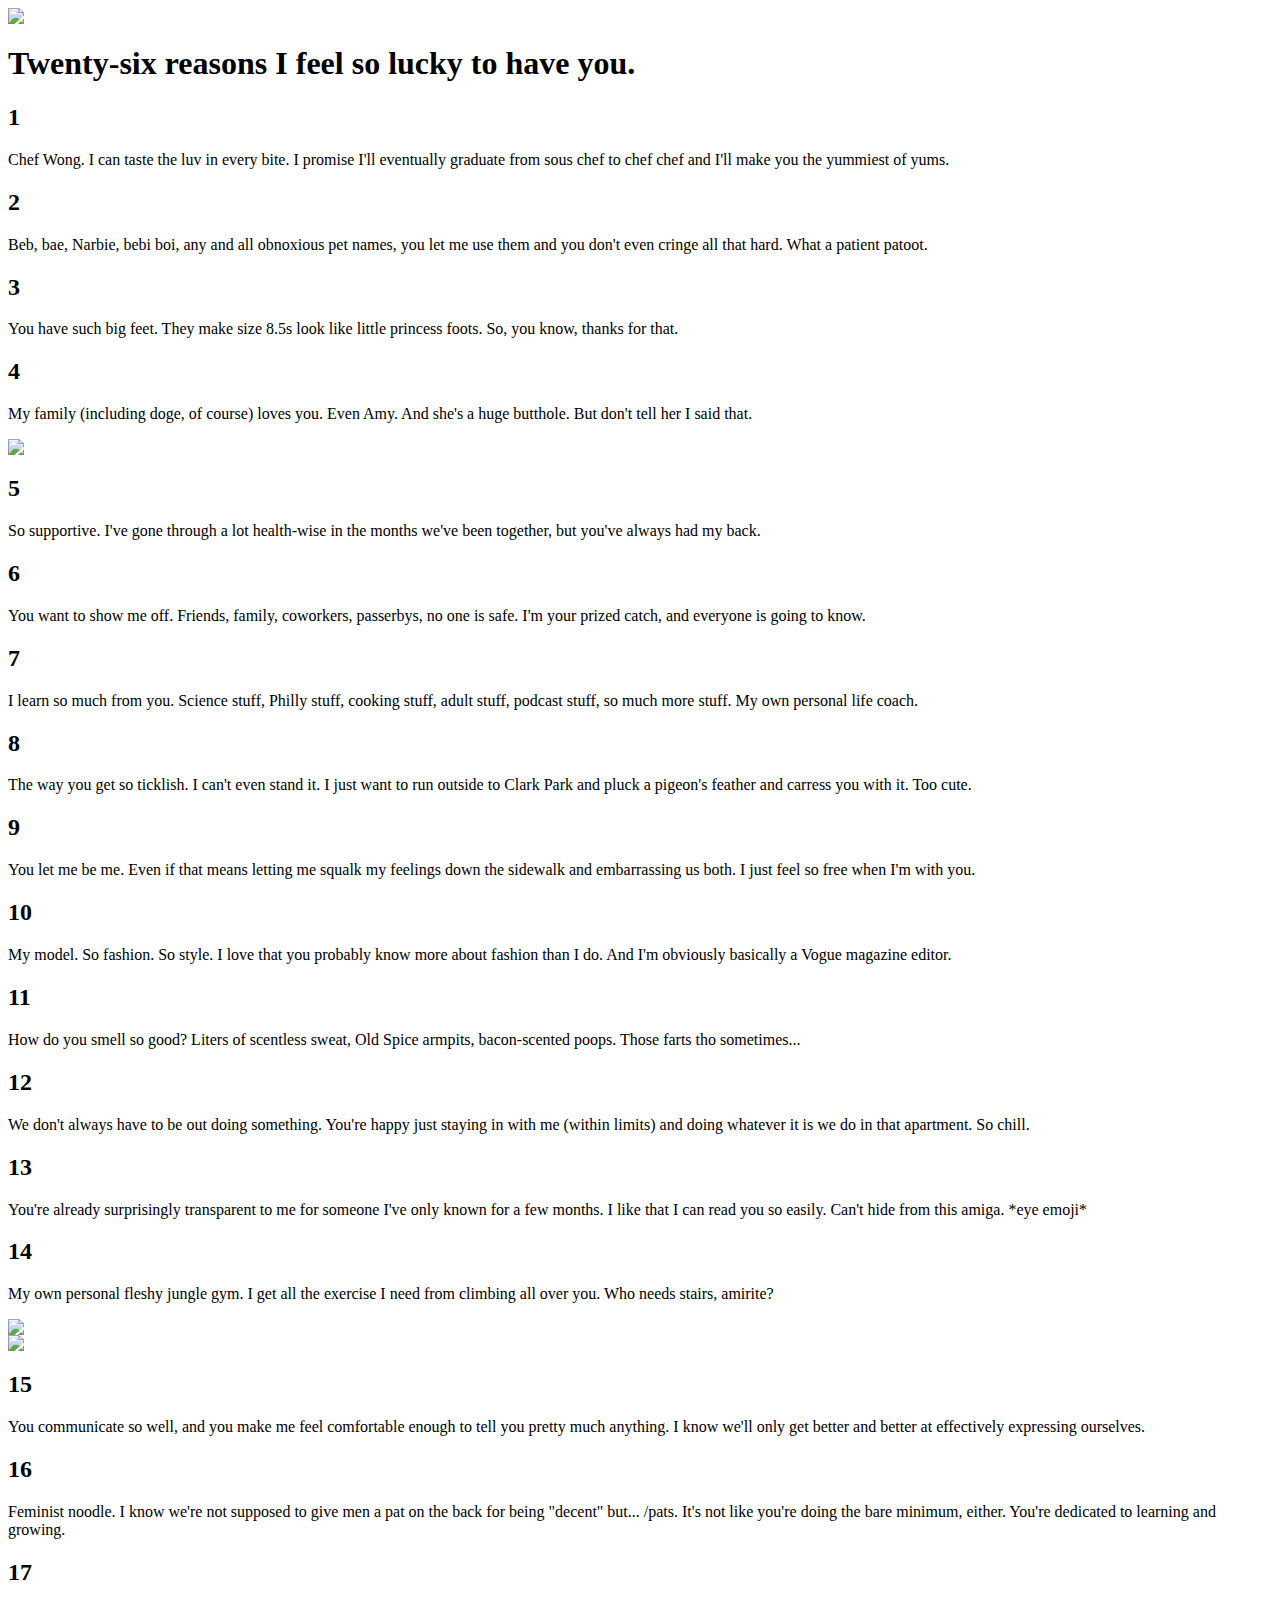
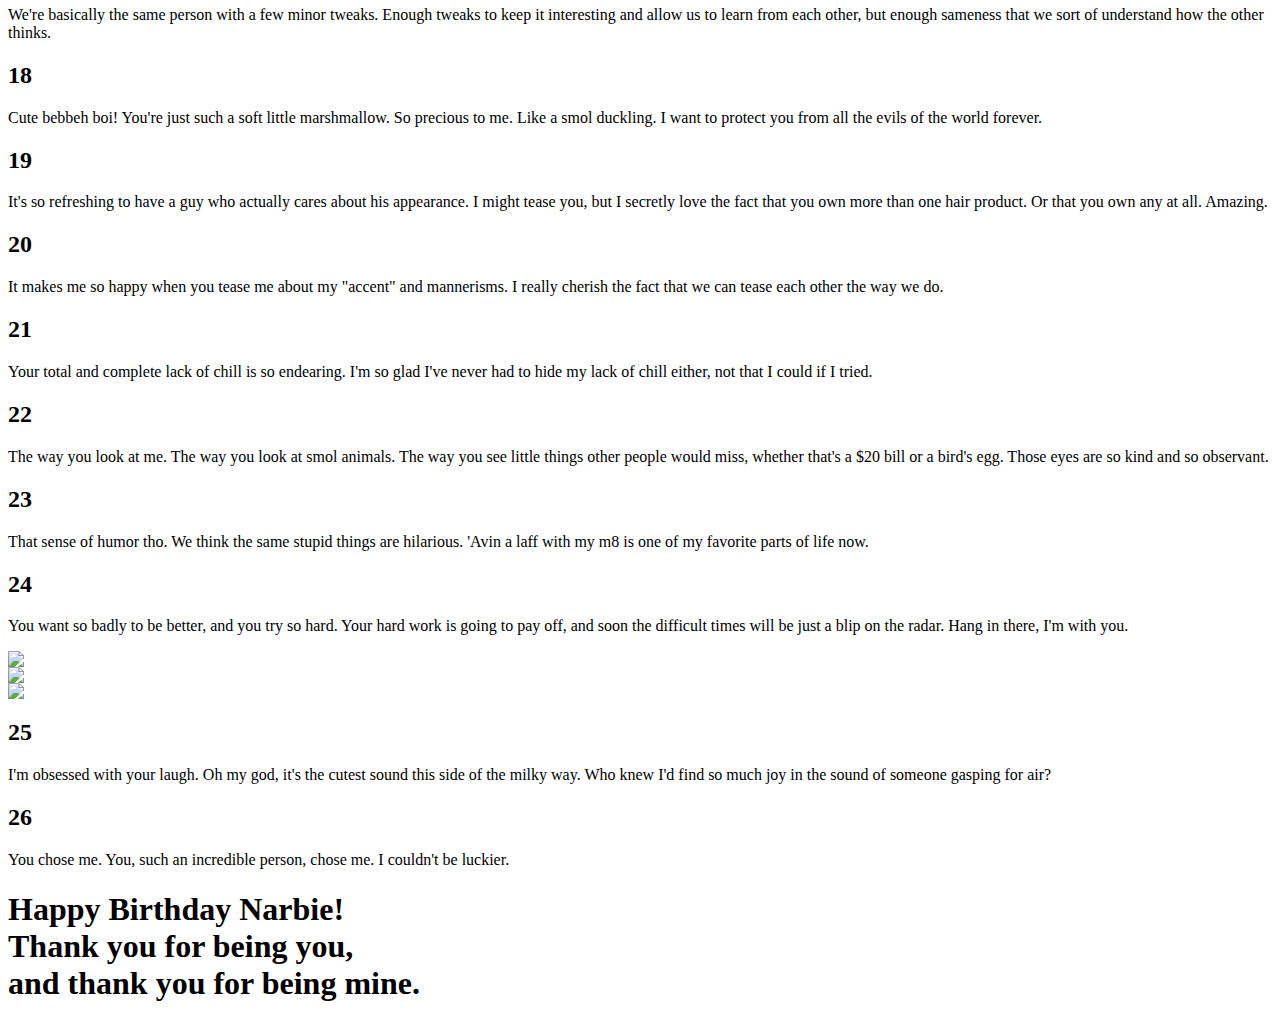
==== twenty-six/index.html @ b0999265 "Create index.html" ====
<html>

<head>
<title>26</title>
<meta name="viewport" content="initial-scale=1.0, maximum-scale=1.0, width=device-width, user-scalable=yes" />
<link rel="stylesheet" type="text/css" href="style.css">
<link href="https://fonts.googleapis.com/css?family=Roboto:400,400i,700i" rel="stylesheet">
<link href="https://fonts.googleapis.com/css?family=Roboto+Condensed:700i" rel="stylesheet">
</head>
    
<body>

<div class="container">

<img src="images/header_lg.png" id="header">
    </div>
    <div class="container">
    
<h1 class="right">Twenty-six reasons I feel so lucky to have you.</h1>
    
<div id="content">
       
<div class="section group">
<div class="col span_1_of_4">
	<h2 class="color1">1</h2>
    <p>Chef Wong. I can taste the luv in every bite. I promise I'll eventually graduate from sous chef to chef chef and I'll make you the yummiest of yums.</p>
</div>
<div class="col span_1_of_4">
	<h2 class="color2">2</h2>
    <p>Beb, bae, Narbie, bebi boi, any and all obnoxious pet names, you let me use them and you don't even cringe all that hard. What a patient patoot.</p>
</div>
<div class="col span_1_of_4">
	<h2 class="color3">3</h2>
    <p>You have such big feet. They make size 8.5s look like little princess foots. So, you know, thanks for that.</p>
</div>
<div class="col span_1_of_4">
	<h2 class="color4">4</h2>
    <p>My family (including doge, of course) loves you. Even Amy. And she's a huge butthole. But don't tell her I said that.</p>
</div>
</div>
    
<div class="section group">
<div class="col span_1_of_4 hide_small">
    <img src="images/locust.png" id="locust">
</div>
<div class="col span_1_of_4">
	<h2 class="color5">5</h2>
    <p>So supportive. I've gone through a lot health-wise in the months we've been together, but you've always had my back.</p>
</div>
<div class="col span_1_of_4">
	<h2 class="color6">6</h2>
    <p>You want to show me off. Friends, family, coworkers, passerbys, no one is safe. I'm your prized catch, and everyone is going to know.</p>
</div>
<div class="col span_1_of_4">
	<h2 class="color1">7</h2>
    <p>I learn so much from you. Science stuff, Philly stuff, cooking stuff, adult stuff, podcast stuff, so much more stuff. My own personal life coach.</p>
</div>
</div>
    
<div class="section group">
<div class="col span_1_of_4">
	<h2 class="color2">8</h2>
    <p>The way you get so ticklish. I can't even stand it. I just want to run outside to Clark Park and pluck a pigeon's feather and carress you with it. Too cute.</p>
</div>
<div class="col span_1_of_4">
	<h2 class="color3">9</h2>
    <p>You let me be me. Even if that means letting me squalk my feelings down the sidewalk and embarrassing us both. I just feel so free when I'm with you.</p>
</div>
<div class="col span_1_of_4">
	<h2 class="color4">10</h2>
    <p>My model. So fashion. So style. I love that you probably know more about fashion than I do. And I'm obviously basically a Vogue magazine editor.</p>
</div>
<div class="col span_1_of_4">
	<h2 class="color5">11</h2>
    <p>How do you smell so good? Liters of scentless sweat, Old Spice armpits, bacon-scented poops. Those farts tho sometimes...</p>
</div>
</div>
    
<div class="section group">
<div class="col span_1_of_4">
	<h2 class="color6">12</h2>
    <p>We don't always have to be out doing something. You're happy just staying in with me (within limits) and doing whatever it is we do in that apartment. So chill.</p>
</div>
<div class="col span_1_of_4">
	<h2 class="color1">13</h2>
    <p>You're already surprisingly transparent to me for someone I've only known for a few months. I like that I can read you so easily. Can't hide from this amiga. *eye emoji*</p>
</div>
<div class="col span_1_of_4 hide_small">
    <h2 class="color2">14</h2>
    <p>My own personal fleshy jungle gym. I get all the exercise I need from climbing all over you. Who needs stairs, amirite?</p>
</div>	
<div class="col span_1_of_4 hide_small">
    <img src="images/branch1.png" id="branch1">
</div>

    
<div class="section group" >
<div class="col span_1_of_4 hide_small">
    <img src="images/dragonfly.png" id="dragonfly">
</div>
<div class="col span_1_of_4">
	<h2 class="color3">15</h2>
    <p>You communicate so well, and you make me feel comfortable enough to tell you pretty much anything. I know we'll only get better and better at effectively expressing ourselves.</p>
</div>
<div class="col span_1_of_4">
	<h2 class="color4">16</h2>
    <p>Feminist noodle. I know we're not supposed to give men a pat on the back for being "decent" but... /pats. It's not like you're doing the bare minimum, either. You're dedicated to learning and growing. </p>
</div>
<div class="col span_1_of_4">
	<h2 class="color5">17</h2>
    <p>We're basically the same person with a few minor tweaks. Enough tweaks to keep it interesting and allow us to learn from each other, but enough sameness that we sort of understand how the other thinks.</p>
</div>
</div>
    
<div class="section group">
<div class="col span_1_of_4">
	<h2 class="color6">18</h2>
    <p>Cute bebbeh boi! You're just such a soft little marshmallow. So precious to me. Like a smol duckling. I want to protect you from all the evils of the world forever.</p>
</div>
<div class="col span_1_of_4">
	<h2 class="color1">19</h2>
    <p>It's so refreshing to have a guy who actually cares about his appearance. I might tease you, but I secretly love the fact that you own more than one hair product. Or that you own any at all. Amazing.</p>
</div>
<div class="col span_1_of_4">
	<h2 class="color2">20</h2>
    <p>It makes me so happy when you tease me about my "accent" and mannerisms. I really cherish the fact that we can tease each other the way we do.</p>
</div>
<div class="col span_1_of_4">
	<h2 class="color3">21</h2>
    <p>Your total and complete lack of chill is so endearing. I'm so glad I've never had to hide my lack of chill either, not that I could if I tried.</p>
</div>
</div>
    
<div class="section group">
<div class="col span_1_of_4">
	<h2 class="color4">22</h2>
    <p>The way you look at me. The way you look at smol animals. The way you see little things other people would miss, whether that's a $20 bill or a bird's egg. Those eyes are so kind and so observant. </p>
</div>
<div class="col span_1_of_4">
	<h2 class="color5">23</h2>
    <p>That sense of humor tho. We think the same stupid things are hilarious. 'Avin a laff with my m8 is one of my favorite parts of life now.</p>
</div>
<div class="col span_1_of_4">
	<h2 class="color6">24</h2>
    <p>You want so badly to be better, and you try so hard. Your hard work is going to pay off, and soon the difficult times will be just a blip on the radar. Hang in there, I'm with you.</p>
</div>
<div class="col span_1_of_4 hide_small">
    <img src="images/fly.png" id="fly">
</div>
</div>
    
<div class="section group" >
<div class="col span_1_of_4 hide_small">
	<img src="images/branch2.png" id="branch2">
</div>
<div class="col span_1_of_4 hide_small">
	<img src="images/butterfly.png" id="butterfly">
</div>
<div class="col span_1_of_4">
	<h2 class="color1">25</h2>
    <p>I'm obsessed with your laugh. Oh my god, it's the cutest sound this side of the milky way. Who knew I'd find so much joy in the sound of someone gasping for air? </p>
</div>
<div class="col span_1_of_4">
	<h2 class="color2">26</h2>
    <p>You chose me. You, such an incredible person, chose me. I couldn't be luckier.</p>
</div>
</div>
    


</div>
   

    </div>   
 <h1 class="right bottom">Happy  Birthday Narbie!<br>Thank you for being you,<br>and thank you for being mine.</h1>
    
</div>
</body>
</html>
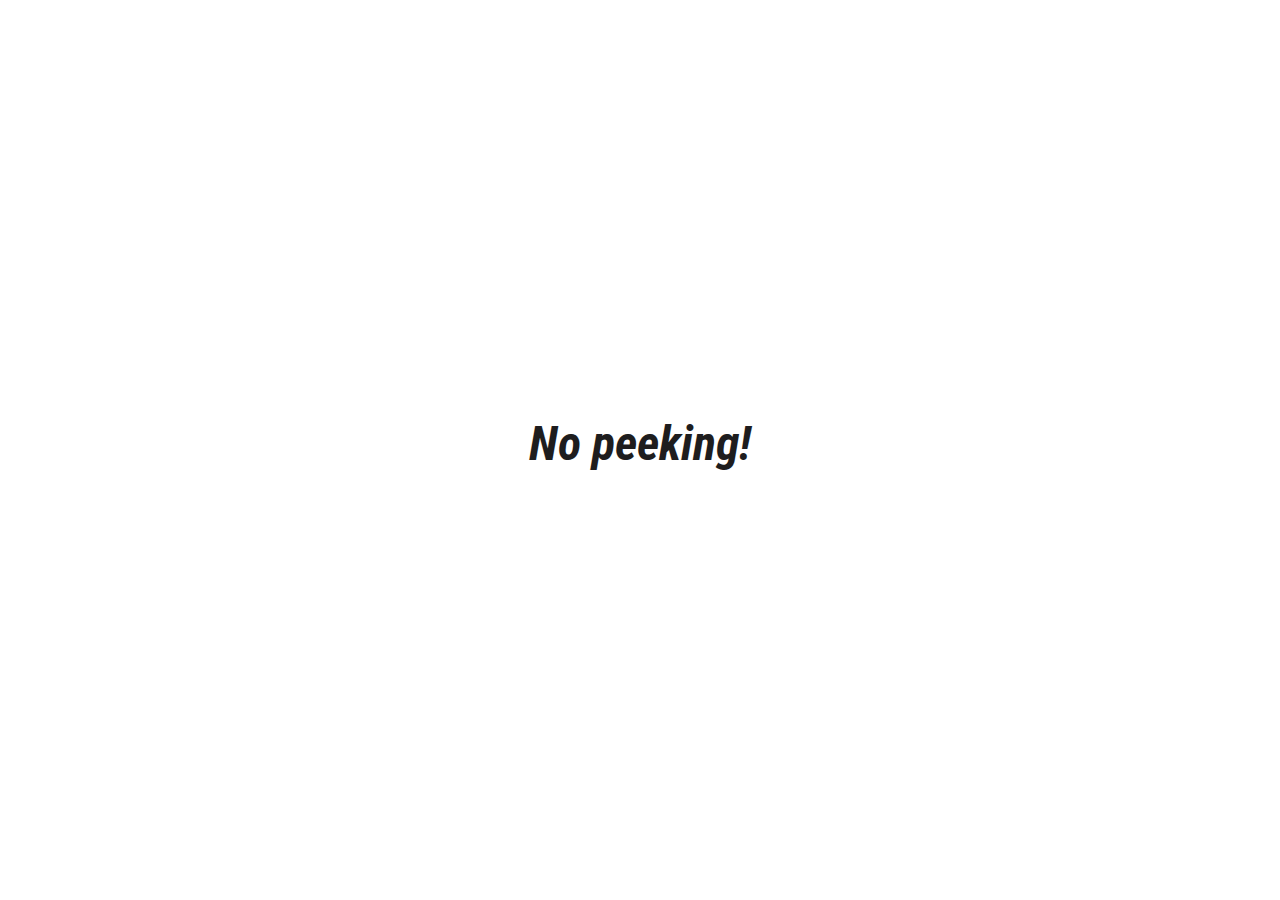
==== commit e060767e: "implement preview" ====
--- a/twenty-six/index.html
+++ b/twenty-six/index.html
@@ -8,172 +8,10 @@
 <link href="https://fonts.googleapis.com/css?family=Roboto+Condensed:700i" rel="stylesheet">
 </head>
     
-<body>
-
-<div class="container">
-
-<img src="images/header_lg.png" id="header">
-    </div>
-    <div class="container">
+<body style="background-image: none">
     
-<h1 class="right">Twenty-six reasons I feel so lucky to have you.</h1>
+<h1 >No peeking!</h1> 
     
-<div id="content">
-       
-<div class="section group">
-<div class="col span_1_of_4">
-	<h2 class="color1">1</h2>
-    <p>Chef Wong. I can taste the luv in every bite. I promise I'll eventually graduate from sous chef to chef chef and I'll make you the yummiest of yums.</p>
-</div>
-<div class="col span_1_of_4">
-	<h2 class="color2">2</h2>
-    <p>Beb, bae, Narbie, bebi boi, any and all obnoxious pet names, you let me use them and you don't even cringe all that hard. What a patient patoot.</p>
-</div>
-<div class="col span_1_of_4">
-	<h2 class="color3">3</h2>
-    <p>You have such big feet. They make size 8.5s look like little princess foots. So, you know, thanks for that.</p>
-</div>
-<div class="col span_1_of_4">
-	<h2 class="color4">4</h2>
-    <p>My family (including doge, of course) loves you. Even Amy. And she's a huge butthole. But don't tell her I said that.</p>
-</div>
-</div>
     
-<div class="section group">
-<div class="col span_1_of_4 hide_small">
-    <img src="images/locust.png" id="locust">
-</div>
-<div class="col span_1_of_4">
-	<h2 class="color5">5</h2>
-    <p>So supportive. I've gone through a lot health-wise in the months we've been together, but you've always had my back.</p>
-</div>
-<div class="col span_1_of_4">
-	<h2 class="color6">6</h2>
-    <p>You want to show me off. Friends, family, coworkers, passerbys, no one is safe. I'm your prized catch, and everyone is going to know.</p>
-</div>
-<div class="col span_1_of_4">
-	<h2 class="color1">7</h2>
-    <p>I learn so much from you. Science stuff, Philly stuff, cooking stuff, adult stuff, podcast stuff, so much more stuff. My own personal life coach.</p>
-</div>
-</div>
-    
-<div class="section group">
-<div class="col span_1_of_4">
-	<h2 class="color2">8</h2>
-    <p>The way you get so ticklish. I can't even stand it. I just want to run outside to Clark Park and pluck a pigeon's feather and carress you with it. Too cute.</p>
-</div>
-<div class="col span_1_of_4">
-	<h2 class="color3">9</h2>
-    <p>You let me be me. Even if that means letting me squalk my feelings down the sidewalk and embarrassing us both. I just feel so free when I'm with you.</p>
-</div>
-<div class="col span_1_of_4">
-	<h2 class="color4">10</h2>
-    <p>My model. So fashion. So style. I love that you probably know more about fashion than I do. And I'm obviously basically a Vogue magazine editor.</p>
-</div>
-<div class="col span_1_of_4">
-	<h2 class="color5">11</h2>
-    <p>How do you smell so good? Liters of scentless sweat, Old Spice armpits, bacon-scented poops. Those farts tho sometimes...</p>
-</div>
-</div>
-    
-<div class="section group">
-<div class="col span_1_of_4">
-	<h2 class="color6">12</h2>
-    <p>We don't always have to be out doing something. You're happy just staying in with me (within limits) and doing whatever it is we do in that apartment. So chill.</p>
-</div>
-<div class="col span_1_of_4">
-	<h2 class="color1">13</h2>
-    <p>You're already surprisingly transparent to me for someone I've only known for a few months. I like that I can read you so easily. Can't hide from this amiga. *eye emoji*</p>
-</div>
-<div class="col span_1_of_4 hide_small">
-    <h2 class="color2">14</h2>
-    <p>My own personal fleshy jungle gym. I get all the exercise I need from climbing all over you. Who needs stairs, amirite?</p>
-</div>	
-<div class="col span_1_of_4 hide_small">
-    <img src="images/branch1.png" id="branch1">
-</div>
-
-    
-<div class="section group" >
-<div class="col span_1_of_4 hide_small">
-    <img src="images/dragonfly.png" id="dragonfly">
-</div>
-<div class="col span_1_of_4">
-	<h2 class="color3">15</h2>
-    <p>You communicate so well, and you make me feel comfortable enough to tell you pretty much anything. I know we'll only get better and better at effectively expressing ourselves.</p>
-</div>
-<div class="col span_1_of_4">
-	<h2 class="color4">16</h2>
-    <p>Feminist noodle. I know we're not supposed to give men a pat on the back for being "decent" but... /pats. It's not like you're doing the bare minimum, either. You're dedicated to learning and growing. </p>
-</div>
-<div class="col span_1_of_4">
-	<h2 class="color5">17</h2>
-    <p>We're basically the same person with a few minor tweaks. Enough tweaks to keep it interesting and allow us to learn from each other, but enough sameness that we sort of understand how the other thinks.</p>
-</div>
-</div>
-    
-<div class="section group">
-<div class="col span_1_of_4">
-	<h2 class="color6">18</h2>
-    <p>Cute bebbeh boi! You're just such a soft little marshmallow. So precious to me. Like a smol duckling. I want to protect you from all the evils of the world forever.</p>
-</div>
-<div class="col span_1_of_4">
-	<h2 class="color1">19</h2>
-    <p>It's so refreshing to have a guy who actually cares about his appearance. I might tease you, but I secretly love the fact that you own more than one hair product. Or that you own any at all. Amazing.</p>
-</div>
-<div class="col span_1_of_4">
-	<h2 class="color2">20</h2>
-    <p>It makes me so happy when you tease me about my "accent" and mannerisms. I really cherish the fact that we can tease each other the way we do.</p>
-</div>
-<div class="col span_1_of_4">
-	<h2 class="color3">21</h2>
-    <p>Your total and complete lack of chill is so endearing. I'm so glad I've never had to hide my lack of chill either, not that I could if I tried.</p>
-</div>
-</div>
-    
-<div class="section group">
-<div class="col span_1_of_4">
-	<h2 class="color4">22</h2>
-    <p>The way you look at me. The way you look at smol animals. The way you see little things other people would miss, whether that's a $20 bill or a bird's egg. Those eyes are so kind and so observant. </p>
-</div>
-<div class="col span_1_of_4">
-	<h2 class="color5">23</h2>
-    <p>That sense of humor tho. We think the same stupid things are hilarious. 'Avin a laff with my m8 is one of my favorite parts of life now.</p>
-</div>
-<div class="col span_1_of_4">
-	<h2 class="color6">24</h2>
-    <p>You want so badly to be better, and you try so hard. Your hard work is going to pay off, and soon the difficult times will be just a blip on the radar. Hang in there, I'm with you.</p>
-</div>
-<div class="col span_1_of_4 hide_small">
-    <img src="images/fly.png" id="fly">
-</div>
-</div>
-    
-<div class="section group" >
-<div class="col span_1_of_4 hide_small">
-	<img src="images/branch2.png" id="branch2">
-</div>
-<div class="col span_1_of_4 hide_small">
-	<img src="images/butterfly.png" id="butterfly">
-</div>
-<div class="col span_1_of_4">
-	<h2 class="color1">25</h2>
-    <p>I'm obsessed with your laugh. Oh my god, it's the cutest sound this side of the milky way. Who knew I'd find so much joy in the sound of someone gasping for air? </p>
-</div>
-<div class="col span_1_of_4">
-	<h2 class="color2">26</h2>
-    <p>You chose me. You, such an incredible person, chose me. I couldn't be luckier.</p>
-</div>
-</div>
-    
-
-
-</div>
-   
-
-    </div>   
- <h1 class="right bottom">Happy  Birthday Narbie!<br>Thank you for being you,<br>and thank you for being mine.</h1>
-    
-</div>
 </body>
 </html>
--- a/twenty-six/style.css
+++ b/twenty-six/style.css
@@ -0,0 +1,302 @@
+/*  SECTIONS  */
+.section {
+	clear: both;
+	padding: 0px;
+	margin: 0px;
+}
+
+/*  COLUMN SETUP  */
+.col {
+	display: inline;
+	float:left;
+	margin: 1% 0 5% 10%;
+}
+.col:first-child { margin-left: 0; }
+
+/*  GROUPING  */
+.group:before,
+.group:after { content:""; display:table; }
+.group:after { clear:both;}
+.group { zoom:1; /* For IE 6/7 */ }
+
+
+/*  GRID OF FOUR  */
+.span_4_of_4 {
+	width: 100%;
+}
+.span_3_of_4 {
+	width: 72.5%;
+}
+.span_2_of_4 {
+	width: 45%;
+}
+.span_1_of_4 {
+	width: 17.5%;
+}
+
+/*  GO FULL WIDTH BELOW 900 PIXELS */
+@media only screen and (max-width: 900px) {
+	.col {  margin: 1% 0 15% 0%; }
+	.span_1_of_4, .span_2_of_4, .span_3_of_4, .span_4_of_4 { width: 100%; }
+}
+
+
+
+
+
+
+
+
+
+*{
+    margin: 0;
+    padding: 0;
+    color: #1E1D1E;
+}
+
+body{
+    background-color: #ffffff;
+background-image: url("https://www.transparenttextures.com/patterns/rice-paper-2.png");
+/* This is mostly intended for prototyping; please download the pattern and re-host for production environments. Thank you! */
+}
+
+.container{
+    width: 90%;
+    margin: 5% auto;
+    overflow: hidden;
+   background-color: #ffffff;
+background-image: url("https://www.transparenttextures.com/patterns/squairy.png");
+/* This is mostly intended for prototyping; please download the pattern and re-host for production environments. Thank you! */
+    border-radius: 15px;
+    box-shadow: 0px 0px 10px gainsboro;
+}
+
+#header{
+    width: 70%;
+    margin-top: 1%;
+   
+}
+@media only screen and (max-width: 900px) {
+    #header{
+        width: 104%;
+    }
+}
+
+
+#content{
+    width: 80%;
+    margin: 0 auto;
+    margin-top: 10%;
+}
+@media only screen and (max-width: 900px) {
+    #content{
+        width: 70%;
+        margin-top: 15%;
+    }
+}
+
+.right{
+    float: right;
+    text-align: right;
+}
+
+
+h1{
+    margin-bottom: 10%;
+    margin-top: 10%;
+    padding-right: 5%;
+    width: 75%;
+    max-width: 675px;
+    font-family: Roboto Condensed;
+    font-weight: 700;
+    font-style: italic;
+    font-size: 3.0em;
+    border-right: 30px solid #f4de5f;
+}
+@media only screen and (max-width: 900px) {
+    h1{
+        font-size: 2.0em;
+        width: 75%;
+        border-right: 20px solid #f4de5f;
+    }
+}
+
+body > h1{
+    margin-bottom: 0;
+    padding-right: 0;
+    font-family: Roboto Condensed;
+    font-weight: 700;
+    font-style: italic;
+    font-size: 3.0em;
+    border: none;
+    text-align: center;
+    position: absolute;
+    width: 300px;
+    height: 70px;
+    top: 50%;
+    left: 50%;
+    margin-left: -150px; /* margin is -0.5 * dimension */
+    margin-top: -35px;
+}
+@media only screen and (max-width: 900px) {
+    body > h1{
+        font-size: 2.0em;
+        border: none;
+        
+    }
+}
+
+    
+h2{
+    font-family: Roboto Condensed;
+    font-size: 3.0em;
+    margin-bottom: 10%;
+    width: 100%;
+}
+@media only screen and (max-width: 900px) {
+    h2{
+        font-size: 2.0em;
+    }
+}
+
+.color1{
+    border-bottom: 6px solid #85c44e;
+}
+
+.color2{
+    border-bottom: 6px solid #82a536;
+}
+
+.color3{
+    border-bottom: 6px solid #a2c44e;
+}
+
+.color4{
+    border-bottom: 6px solid #68a53d;
+}
+
+.color5{
+    border-bottom: 6px solid #66a34f;
+}
+
+.color6{
+    border-bottom: 6px solid #577c3d;
+}
+     
+p{
+    font-family: Roboto;
+    font-size: 1em;
+}
+
+@media only screen and (max-width: 900px) {
+    .hide_small{
+        display: none;
+    }
+}
+
+.bottom{
+    margin-top: -50px;
+}
+@media only screen and (max-width: 1250px) {
+    .bottom{
+        margin-top: 50px;        
+    }
+}
+
+
+#locust{
+    width: 100%;
+    margin-top: -10%;
+    margin-left: 20%;
+}
+@media only screen and (max-width: 1150px) {
+    #locust{
+        width: 150%;
+        margin-top: 90%;
+        margin-left: -50%;
+        
+    }
+}
+
+
+#branch1{
+    width: 150%;
+    margin-top: -10%;
+    margin-left: 25%;
+    transform: scaleX(-1);
+}
+@media only screen and (max-width: 1150px) {
+    #branch1{
+        width: 185%;
+        margin-top: 75%;
+        margin-left: -9%;
+        
+    }
+}
+
+
+#dragonfly{
+    width: 140%;
+    margin-top: -30%;
+    margin-left: -50%;
+    transform: rotate(160deg)
+}
+@media only screen and (max-width: 1150px) {
+    #dragonfly{
+        width: 185%;
+        margin-top: 40%;
+        margin-left: -60%;
+        transform: rotate(160deg)
+        
+    }
+}
+
+
+#fly{
+    width: 120%;
+    margin-top: 10%;
+    margin-left: 10%;
+    transform: rotate(30deg)
+}
+@media only screen and (max-width: 1250px) {
+    #fly{
+        width: 150%;
+        margin-top: 80%;
+        margin-left: -10%;
+        
+        
+    }
+}
+
+#branch2{
+    width: 205%;
+    margin-top: 15%;
+    margin-left: -62%;
+    transform: rotate(45deg) scale(-1, 1);
+    
+}
+@media only screen and (max-width: 1150px) {
+    #branch2{
+        width: 270%;
+        margin-top: 75%;
+        margin-left: -60%;
+        
+    }
+}
+
+
+#butterfly{
+    width: 120%;
+    margin-top: 10%;
+    margin-left: -20%;
+    transform: scale(-1, 1) rotate(45deg)
+}
+@media only screen and (max-width: 1150px) {
+    #butterfly{
+        width: 120%;
+        margin-top: 10%;
+        margin-left: 5%;
+        
+        
+    }
+}
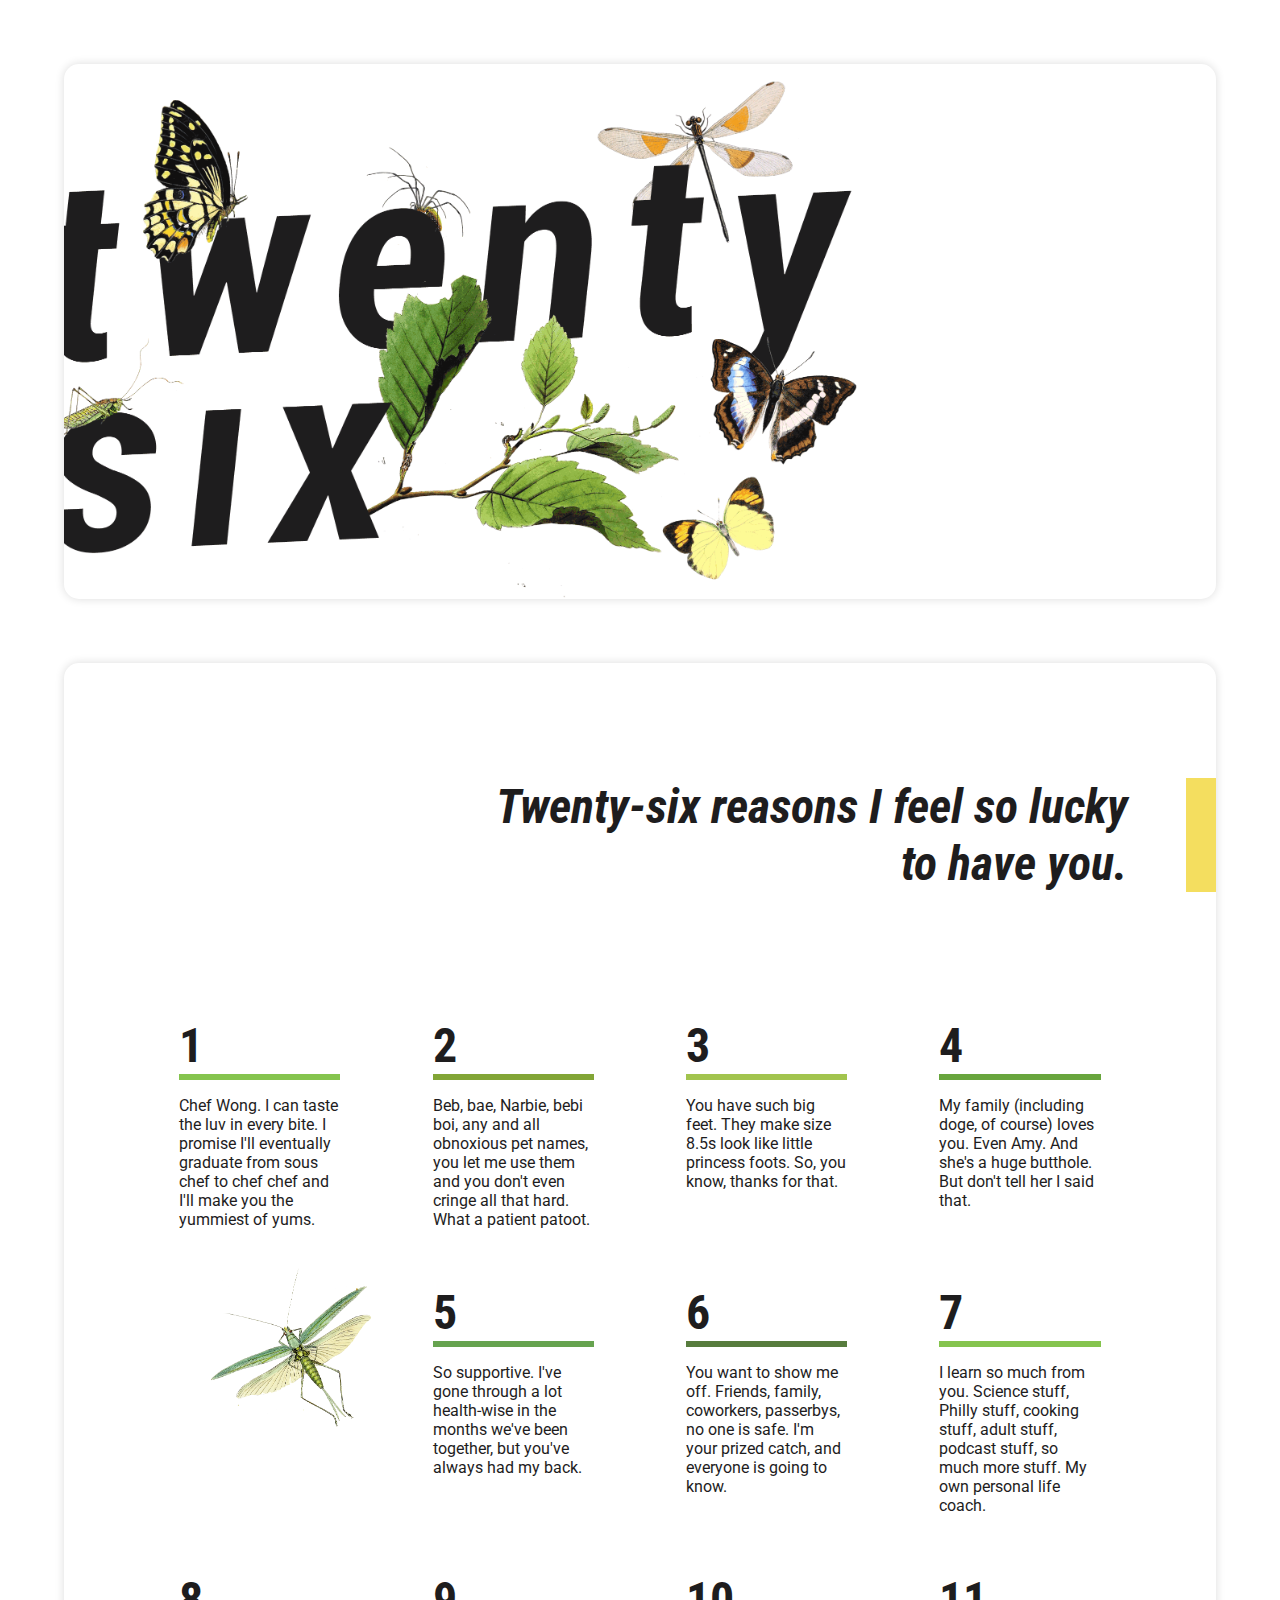
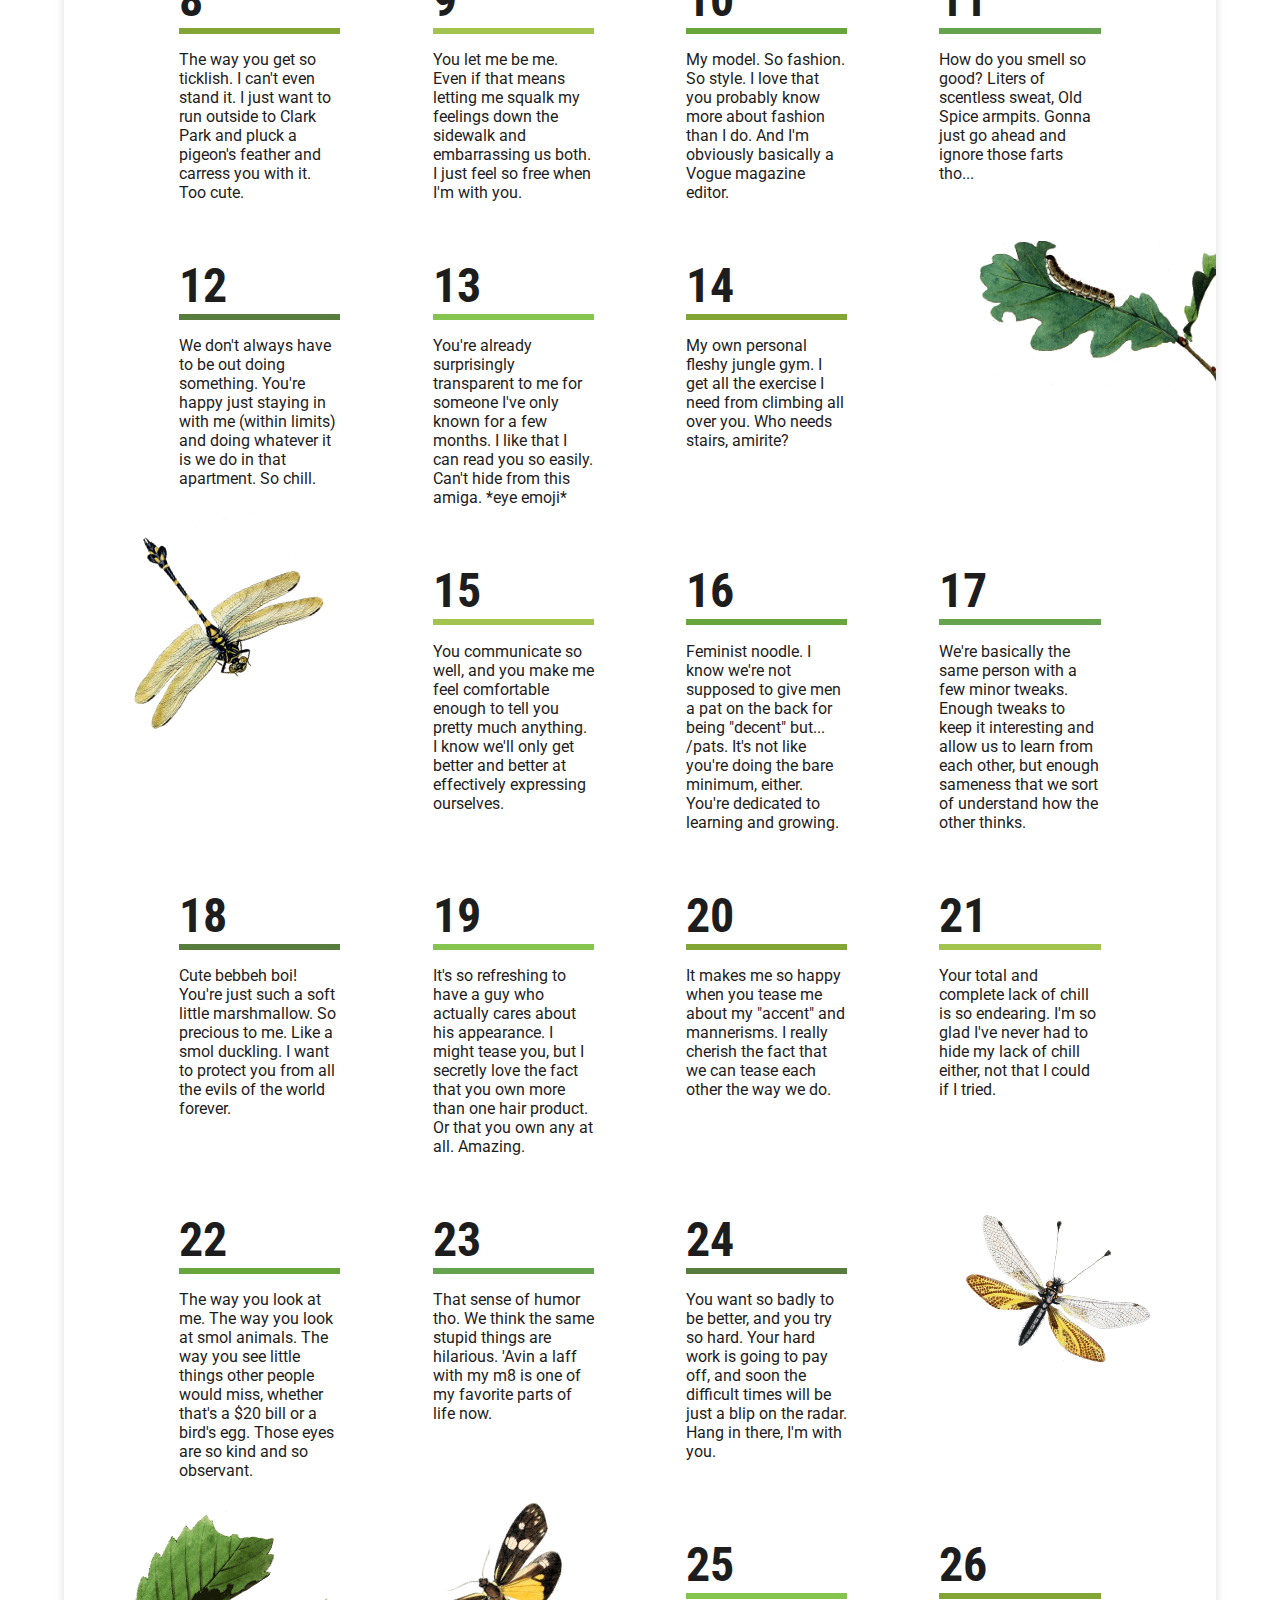
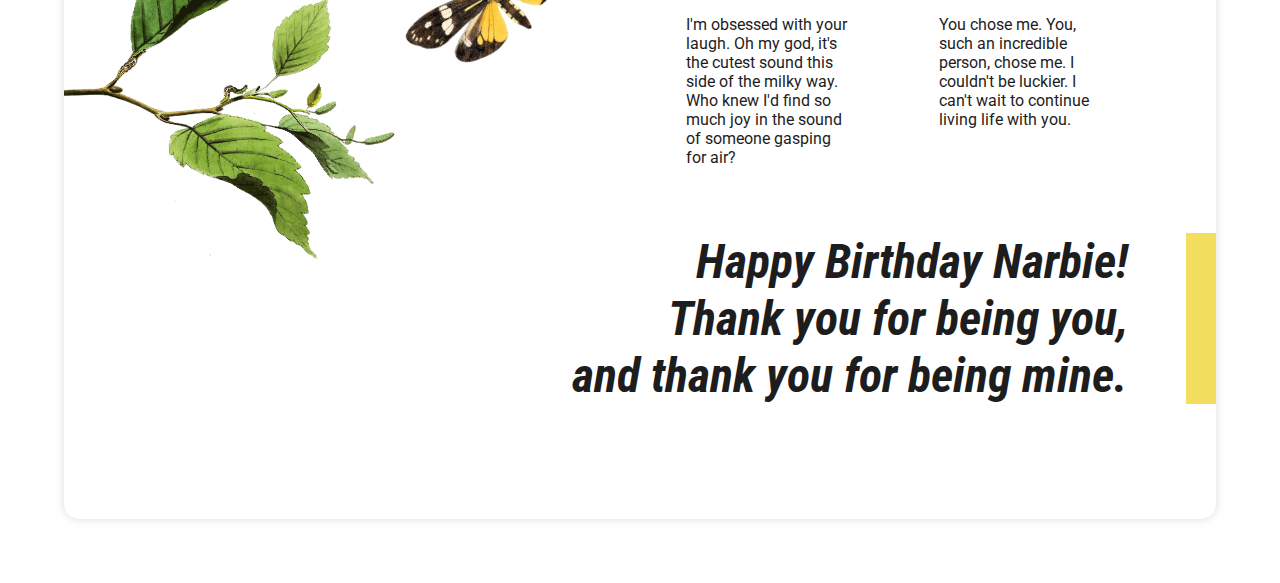
==== commit 623bbae5: "Update index.html" ====
--- a/twenty-six/index.html
+++ b/twenty-six/index.html
@@ -8,10 +8,172 @@
 <link href="https://fonts.googleapis.com/css?family=Roboto+Condensed:700i" rel="stylesheet">
 </head>
     
-<body style="background-image: none">
+<body>
+
+<div class="container">
+
+<img src="images/header_lg.png" id="header">
+    </div>
+    <div class="container">
     
-<h1 >No peeking!</h1> 
+<h1 class="right">Twenty-six reasons I feel so lucky to have you.</h1>
     
+<div id="content">
+       
+<div class="section group">
+<div class="col span_1_of_4">
+	<h2 class="color1">1</h2>
+    <p>Chef Wong. I can taste the luv in every bite. I promise I'll eventually graduate from sous chef to chef chef and I'll make you the yummiest of yums.</p>
+</div>
+<div class="col span_1_of_4">
+	<h2 class="color2">2</h2>
+    <p>Beb, bae, Narbie, bebi boi, any and all obnoxious pet names, you let me use them and you don't even cringe all that hard. What a patient patoot.</p>
+</div>
+<div class="col span_1_of_4">
+	<h2 class="color3">3</h2>
+    <p>You have such big feet. They make size 8.5s look like little princess foots. So, you know, thanks for that.</p>
+</div>
+<div class="col span_1_of_4">
+	<h2 class="color4">4</h2>
+    <p>My family (including doge, of course) loves you. Even Amy. And she's a huge butthole. But don't tell her I said that.</p>
+</div>
+</div>
     
+<div class="section group">
+<div class="col span_1_of_4 hide_small">
+    <img src="images/locust.png" id="locust">
+</div>
+<div class="col span_1_of_4">
+	<h2 class="color5">5</h2>
+    <p>So supportive. I've gone through a lot health-wise in the months we've been together, but you've always had my back.</p>
+</div>
+<div class="col span_1_of_4">
+	<h2 class="color6">6</h2>
+    <p>You want to show me off. Friends, family, coworkers, passerbys, no one is safe. I'm your prized catch, and everyone is going to know.</p>
+</div>
+<div class="col span_1_of_4">
+	<h2 class="color1">7</h2>
+    <p>I learn so much from you. Science stuff, Philly stuff, cooking stuff, adult stuff, podcast stuff, so much more stuff. My own personal life coach.</p>
+</div>
+</div>
+    
+<div class="section group">
+<div class="col span_1_of_4">
+	<h2 class="color2">8</h2>
+    <p>The way you get so ticklish. I can't even stand it. I just want to run outside to Clark Park and pluck a pigeon's feather and carress you with it. Too cute.</p>
+</div>
+<div class="col span_1_of_4">
+	<h2 class="color3">9</h2>
+    <p>You let me be me. Even if that means letting me squalk my feelings down the sidewalk and embarrassing us both. I just feel so free when I'm with you.</p>
+</div>
+<div class="col span_1_of_4">
+	<h2 class="color4">10</h2>
+    <p>My model. So fashion. So style. I love that you probably know more about fashion than I do. And I'm obviously basically a Vogue magazine editor.</p>
+</div>
+<div class="col span_1_of_4">
+	<h2 class="color5">11</h2>
+    <p>How do you smell so good? Liters of scentless sweat, Old Spice armpits. Gonna just go ahead and ignore those farts tho...</p>
+</div>
+</div>
+    
+<div class="section group">
+<div class="col span_1_of_4">
+	<h2 class="color6">12</h2>
+    <p>We don't always have to be out doing something. You're happy just staying in with me (within limits) and doing whatever it is we do in that apartment. So chill.</p>
+</div>
+<div class="col span_1_of_4">
+	<h2 class="color1">13</h2>
+    <p>You're already surprisingly transparent to me for someone I've only known for a few months. I like that I can read you so easily. Can't hide from this amiga. *eye emoji*</p>
+</div>
+<div class="col span_1_of_4 hide_small">
+    <h2 class="color2">14</h2>
+    <p>My own personal fleshy jungle gym. I get all the exercise I need from climbing all over you. Who needs stairs, amirite?</p>
+</div>	
+<div class="col span_1_of_4 hide_small">
+    <img src="images/branch1.png" id="branch1">
+</div>
+
+    
+<div class="section group" >
+<div class="col span_1_of_4 hide_small">
+    <img src="images/dragonfly.png" id="dragonfly">
+</div>
+<div class="col span_1_of_4">
+	<h2 class="color3">15</h2>
+    <p>You communicate so well, and you make me feel comfortable enough to tell you pretty much anything. I know we'll only get better and better at effectively expressing ourselves.</p>
+</div>
+<div class="col span_1_of_4">
+	<h2 class="color4">16</h2>
+    <p>Feminist noodle. I know we're not supposed to give men a pat on the back for being "decent" but... /pats. It's not like you're doing the bare minimum, either. You're dedicated to learning and growing. </p>
+</div>
+<div class="col span_1_of_4">
+	<h2 class="color5">17</h2>
+    <p>We're basically the same person with a few minor tweaks. Enough tweaks to keep it interesting and allow us to learn from each other, but enough sameness that we sort of understand how the other thinks.</p>
+</div>
+</div>
+    
+<div class="section group">
+<div class="col span_1_of_4">
+	<h2 class="color6">18</h2>
+    <p>Cute bebbeh boi! You're just such a soft little marshmallow. So precious to me. Like a smol duckling. I want to protect you from all the evils of the world forever.</p>
+</div>
+<div class="col span_1_of_4">
+	<h2 class="color1">19</h2>
+    <p>It's so refreshing to have a guy who actually cares about his appearance. I might tease you, but I secretly love the fact that you own more than one hair product. Or that you own any at all. Amazing.</p>
+</div>
+<div class="col span_1_of_4">
+	<h2 class="color2">20</h2>
+    <p>It makes me so happy when you tease me about my "accent" and mannerisms. I really cherish the fact that we can tease each other the way we do.</p>
+</div>
+<div class="col span_1_of_4">
+	<h2 class="color3">21</h2>
+    <p>Your total and complete lack of chill is so endearing. I'm so glad I've never had to hide my lack of chill either, not that I could if I tried.</p>
+</div>
+</div>
+    
+<div class="section group">
+<div class="col span_1_of_4">
+	<h2 class="color4">22</h2>
+    <p>The way you look at me. The way you look at smol animals. The way you see little things other people would miss, whether that's a $20 bill or a bird's egg. Those eyes are so kind and so observant. </p>
+</div>
+<div class="col span_1_of_4">
+	<h2 class="color5">23</h2>
+    <p>That sense of humor tho. We think the same stupid things are hilarious. 'Avin a laff with my m8 is one of my favorite parts of life now.</p>
+</div>
+<div class="col span_1_of_4">
+	<h2 class="color6">24</h2>
+    <p>You want so badly to be better, and you try so hard. Your hard work is going to pay off, and soon the difficult times will be just a blip on the radar. Hang in there, I'm with you.</p>
+</div>
+<div class="col span_1_of_4 hide_small">
+    <img src="images/fly.png" id="fly">
+</div>
+</div>
+    
+<div class="section group" >
+<div class="col span_1_of_4 hide_small">
+	<img src="images/branch2.png" id="branch2">
+</div>
+<div class="col span_1_of_4 hide_small">
+	<img src="images/butterfly.png" id="butterfly">
+</div>
+<div class="col span_1_of_4">
+	<h2 class="color1">25</h2>
+    <p>I'm obsessed with your laugh. Oh my god, it's the cutest sound this side of the milky way. Who knew I'd find so much joy in the sound of someone gasping for air? </p>
+</div>
+<div class="col span_1_of_4">
+	<h2 class="color2">26</h2>
+    <p>You chose me. You, such an incredible person, chose me. I couldn't be luckier. I can't wait to continue living life with you.</p>
+</div>
+</div>
+    
+
+
+</div>
+   
+
+    </div>   
+ <h1 class="right bottom">Happy  Birthday Narbie!<br>Thank you for being you,<br>and thank you for being mine.</h1>
+    
+</div>
 </body>
 </html>
